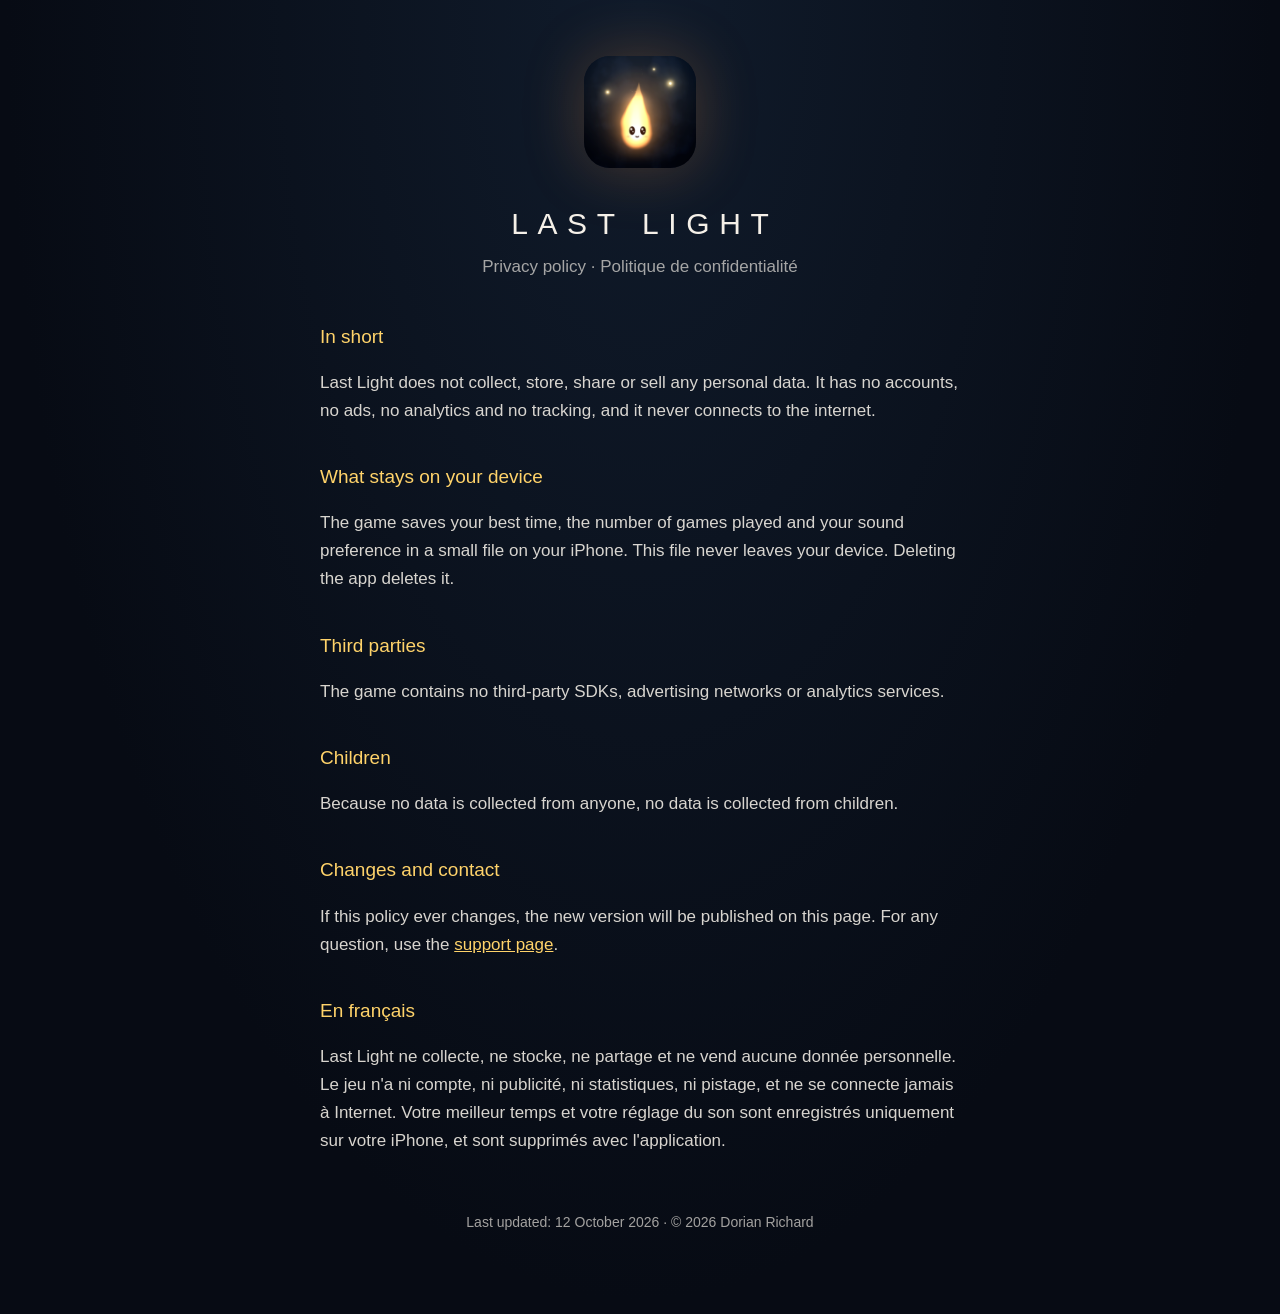
==== privacy.html @ 1e27d5ee "Last Light support and privacy pages Co-Authored-By: Claude Opus 5.5 <noreply@anthropic.com>" ====
<!doctype html>
<html lang="en">
<head>
<meta charset="utf-8"><meta name="viewport" content="width=device-width, initial-scale=1">
<title>Last Light: Privacy Policy</title>
<link rel="stylesheet" href="style.css">
</head>
<body><main>
<div class="brand"><a href="index.html"><img src="icon.png" alt="Last Light app icon"></a><h1>LAST LIGHT</h1><p class="tag">Privacy policy · Politique de confidentialité</p></div>

<h2>In short</h2>
<p>Last Light does not collect, store, share or sell any personal data. It has no accounts, no ads, no analytics and no tracking, and it never connects to the internet.</p>

<h2>What stays on your device</h2>
<p>The game saves your best time, the number of games played and your sound preference in a small file on your iPhone. This file never leaves your device. Deleting the app deletes it.</p>

<h2>Third parties</h2>
<p>The game contains no third-party SDKs, advertising networks or analytics services.</p>

<h2>Children</h2>
<p>Because no data is collected from anyone, no data is collected from children.</p>

<h2>Changes and contact</h2>
<p>If this policy ever changes, the new version will be published on this page. For any question, use the <a href="https://github.com/dorian-richard/last-light/issues/new">support page</a>.</p>

<h2>En français</h2>
<p>Last Light ne collecte, ne stocke, ne partage et ne vend aucune donnée personnelle. Le jeu n'a ni compte, ni publicité, ni statistiques, ni pistage, et ne se connecte jamais à Internet. Votre meilleur temps et votre réglage du son sont enregistrés uniquement sur votre iPhone, et sont supprimés avec l'application.</p>

<footer>Last updated: 12 October 2026 · © 2026 Dorian Richard</footer>
</main></body>
</html>
---- style.css ----
:root { --bg:#070B14; --mid:#101B2B; --gold:#FFD36A; --text:#F5F0E8; --muted:#F5F0E8a8; }
* { box-sizing: border-box; }
body { margin:0; background: radial-gradient(ellipse at 50% 0%, var(--mid), var(--bg) 70%); background-color: var(--bg); color: var(--text);
  font: 17px/1.65 -apple-system, BlinkMacSystemFont, "Helvetica Neue", Arial, sans-serif; min-height:100vh; }
main { max-width: 680px; margin: 0 auto; padding: 56px 20px 80px; }
.brand { text-align:center; margin-bottom: 40px; }
.brand img { width: 112px; height: 112px; border-radius: 26px; box-shadow: 0 0 60px #FF9C4240; }
h1 { font-weight: 200; letter-spacing: .32em; font-size: 30px; margin: 22px 0 4px; padding-left:.32em; }
.tag { color: var(--muted); margin: 0; }
h2 { font-weight: 500; font-size: 19px; color: var(--gold); margin-top: 36px; }
a { color: var(--gold); }
p, li { color: #F5F0E8e0; }
footer { margin-top: 56px; text-align:center; color: var(--muted); font-size: 14px; }
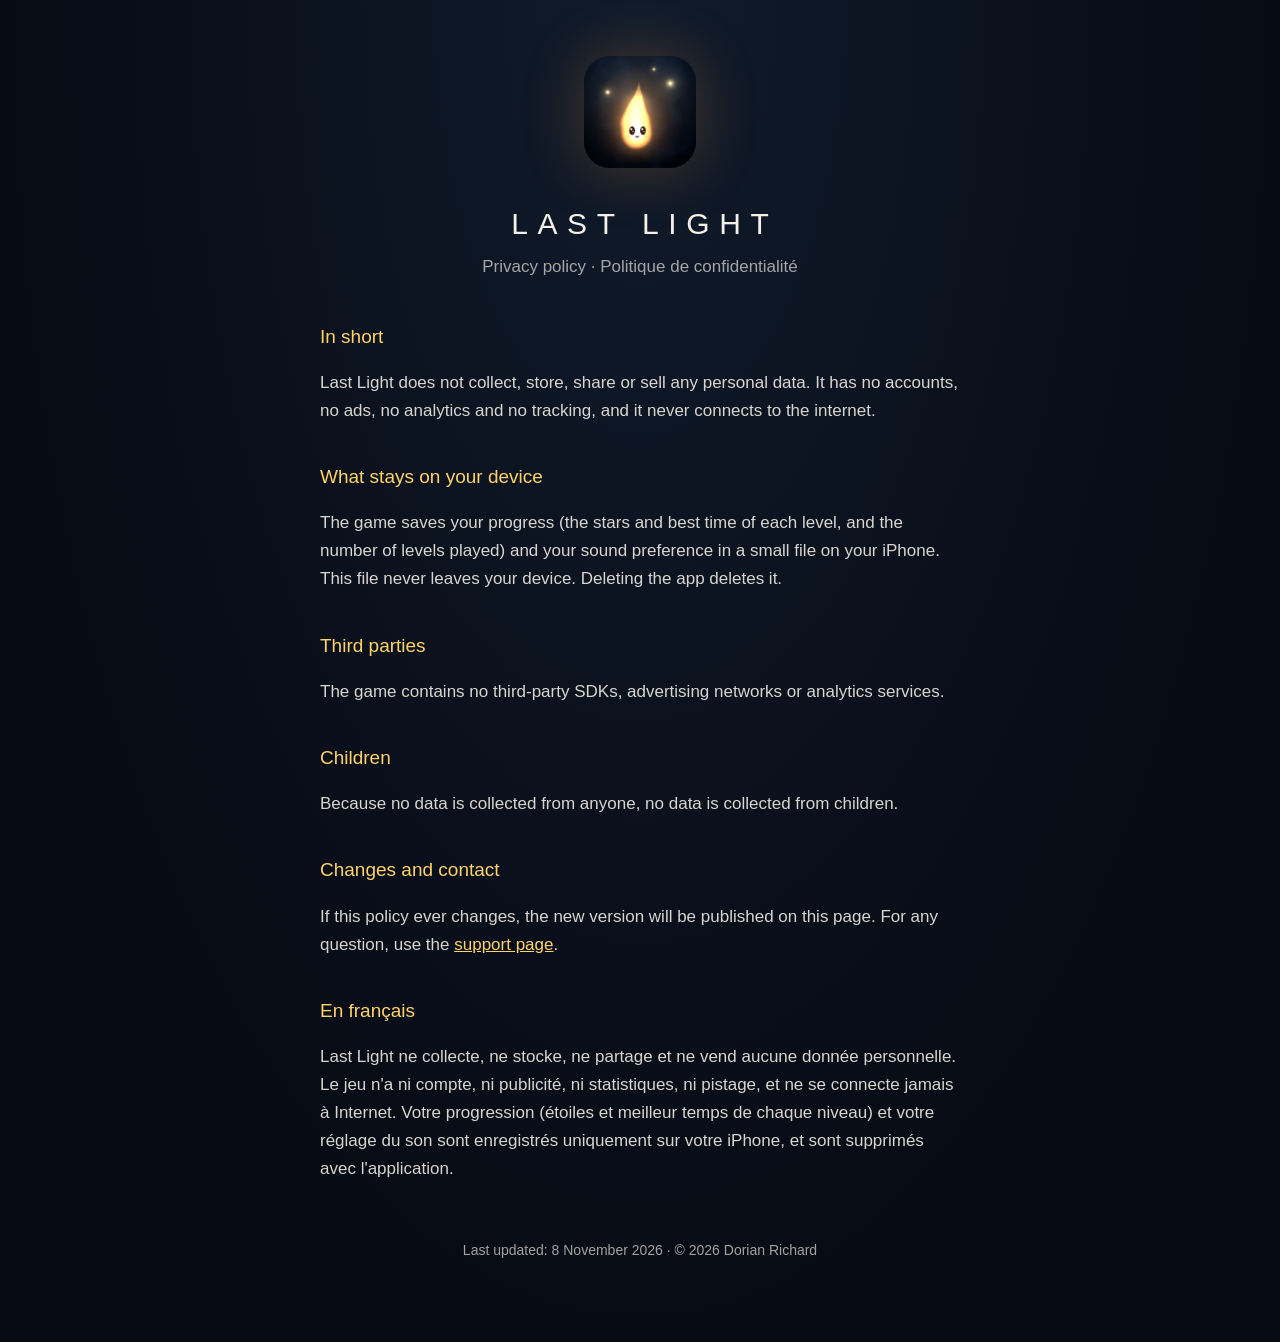
==== commit dbfcf26b: "Describe the level-based game (version 2) on the support and privacy pages Co-Authored-By: Claude Op" ====
--- a/privacy.html
+++ b/privacy.html
@@ -12,7 +12,7 @@
 <p>Last Light does not collect, store, share or sell any personal data. It has no accounts, no ads, no analytics and no tracking, and it never connects to the internet.</p>
 
 <h2>What stays on your device</h2>
-<p>The game saves your best time, the number of games played and your sound preference in a small file on your iPhone. This file never leaves your device. Deleting the app deletes it.</p>
+<p>The game saves your progress (the stars and best time of each level, and the number of levels played) and your sound preference in a small file on your iPhone. This file never leaves your device. Deleting the app deletes it.</p>
 
 <h2>Third parties</h2>
 <p>The game contains no third-party SDKs, advertising networks or analytics services.</p>
@@ -24,8 +24,8 @@
 <p>If this policy ever changes, the new version will be published on this page. For any question, use the <a href="https://github.com/dorian-richard/last-light/issues/new">support page</a>.</p>
 
 <h2>En français</h2>
-<p>Last Light ne collecte, ne stocke, ne partage et ne vend aucune donnée personnelle. Le jeu n'a ni compte, ni publicité, ni statistiques, ni pistage, et ne se connecte jamais à Internet. Votre meilleur temps et votre réglage du son sont enregistrés uniquement sur votre iPhone, et sont supprimés avec l'application.</p>
+<p>Last Light ne collecte, ne stocke, ne partage et ne vend aucune donnée personnelle. Le jeu n'a ni compte, ni publicité, ni statistiques, ni pistage, et ne se connecte jamais à Internet. Votre progression (étoiles et meilleur temps de chaque niveau) et votre réglage du son sont enregistrés uniquement sur votre iPhone, et sont supprimés avec l'application.</p>
 
-<footer>Last updated: 12 October 2026 · © 2026 Dorian Richard</footer>
+<footer>Last updated: 8 November 2026 · © 2026 Dorian Richard</footer>
 </main></body>
 </html>
